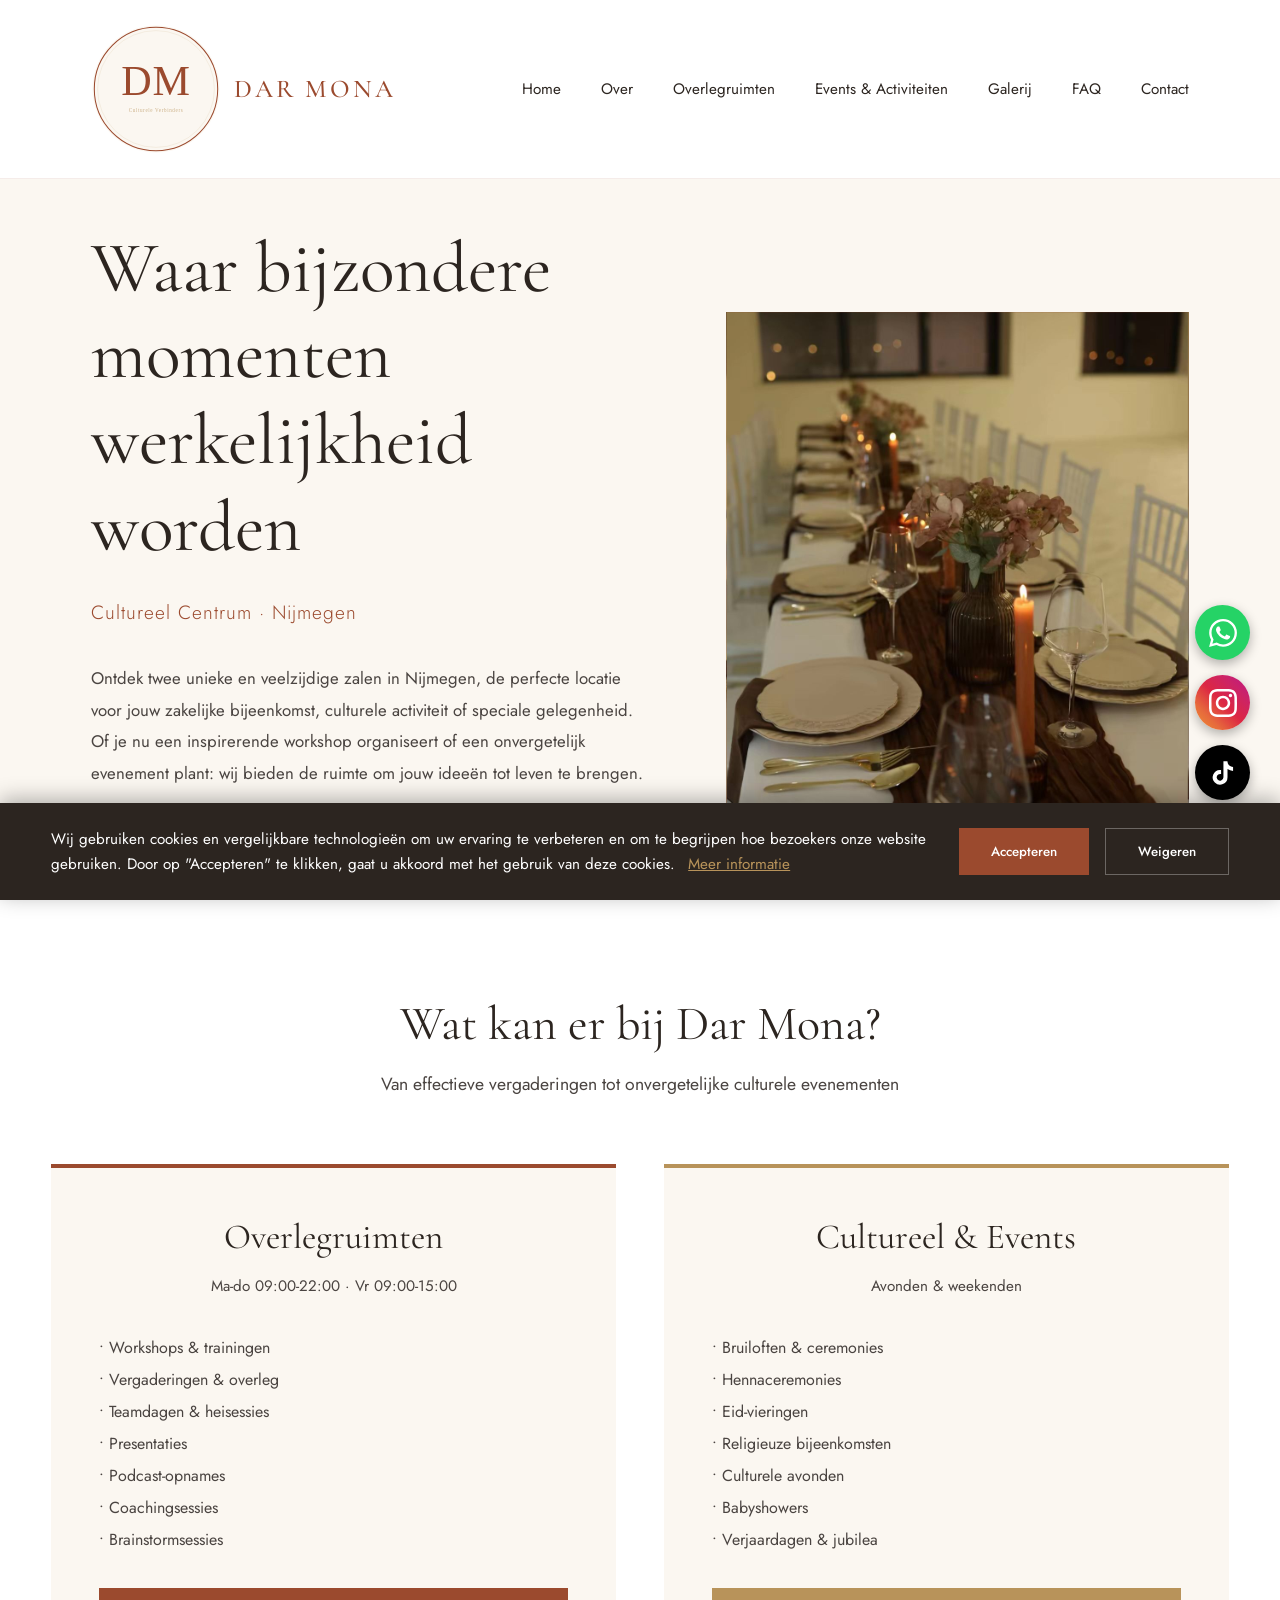
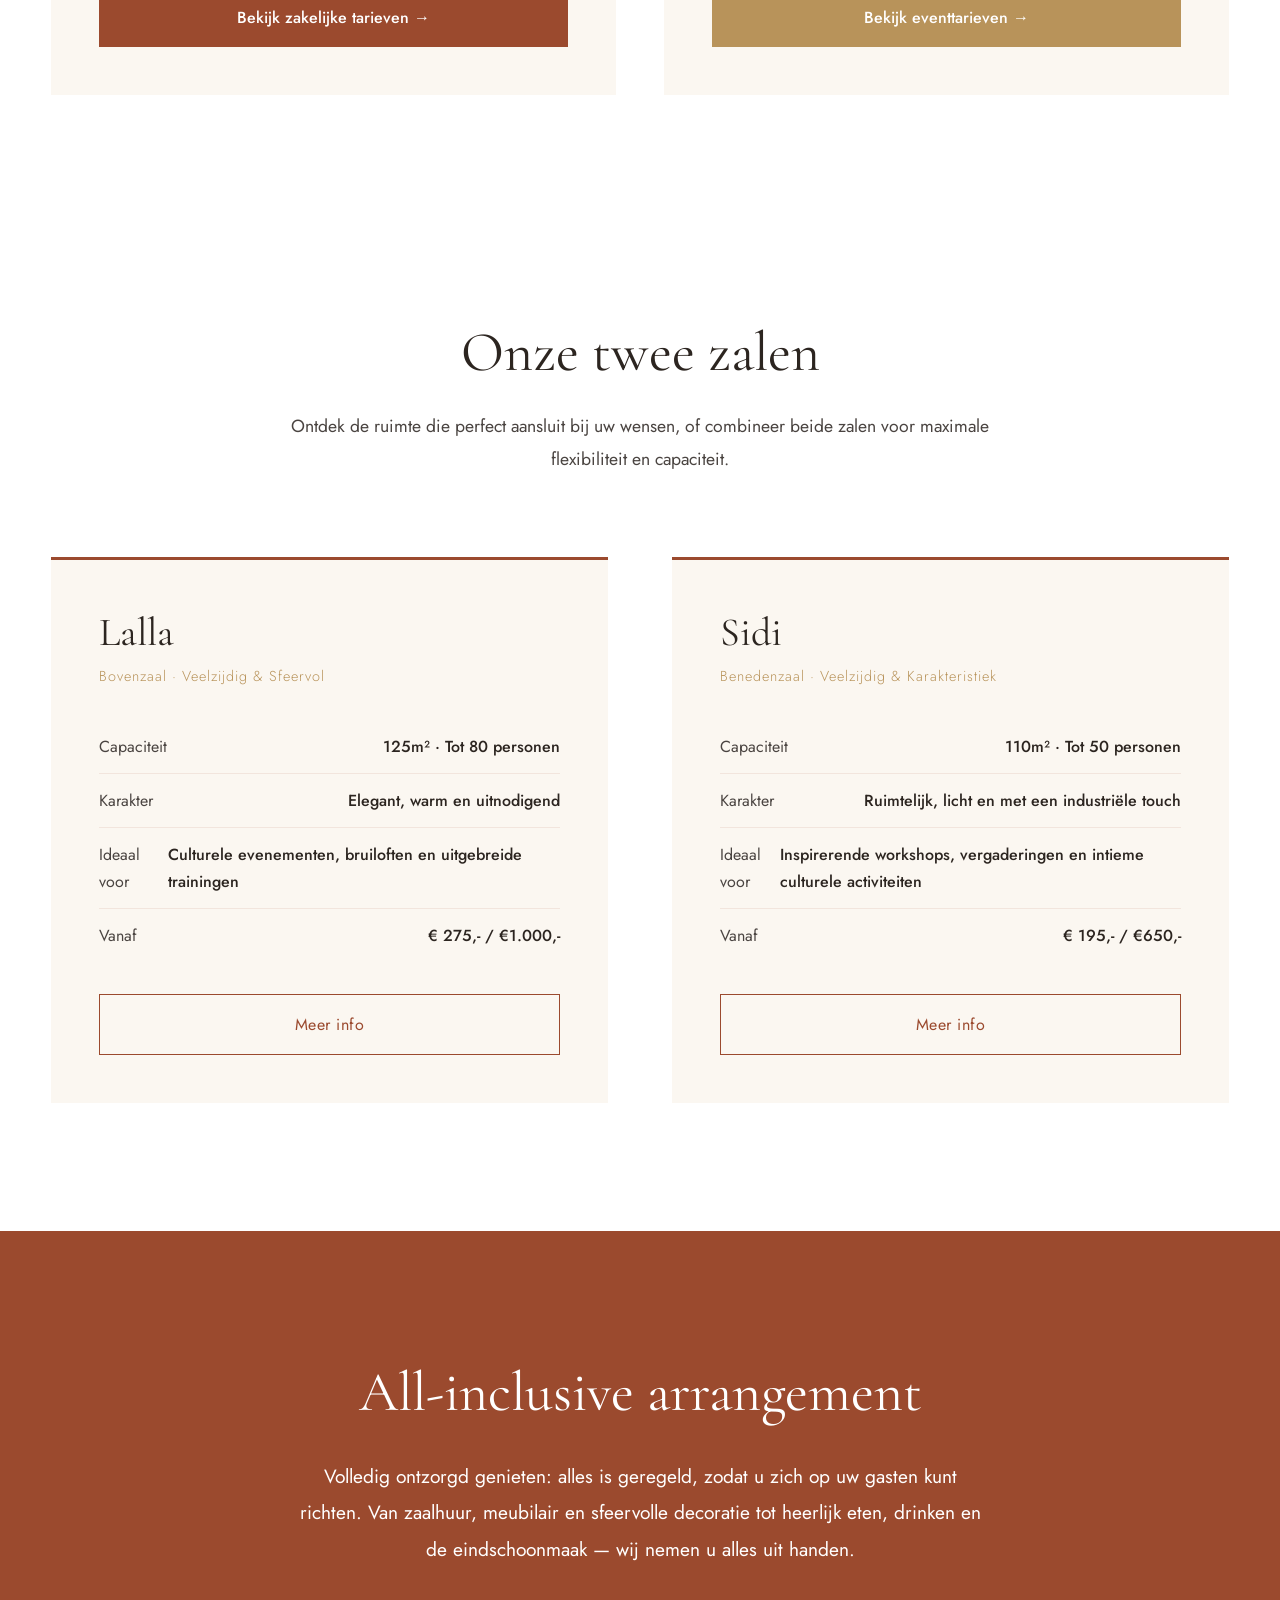
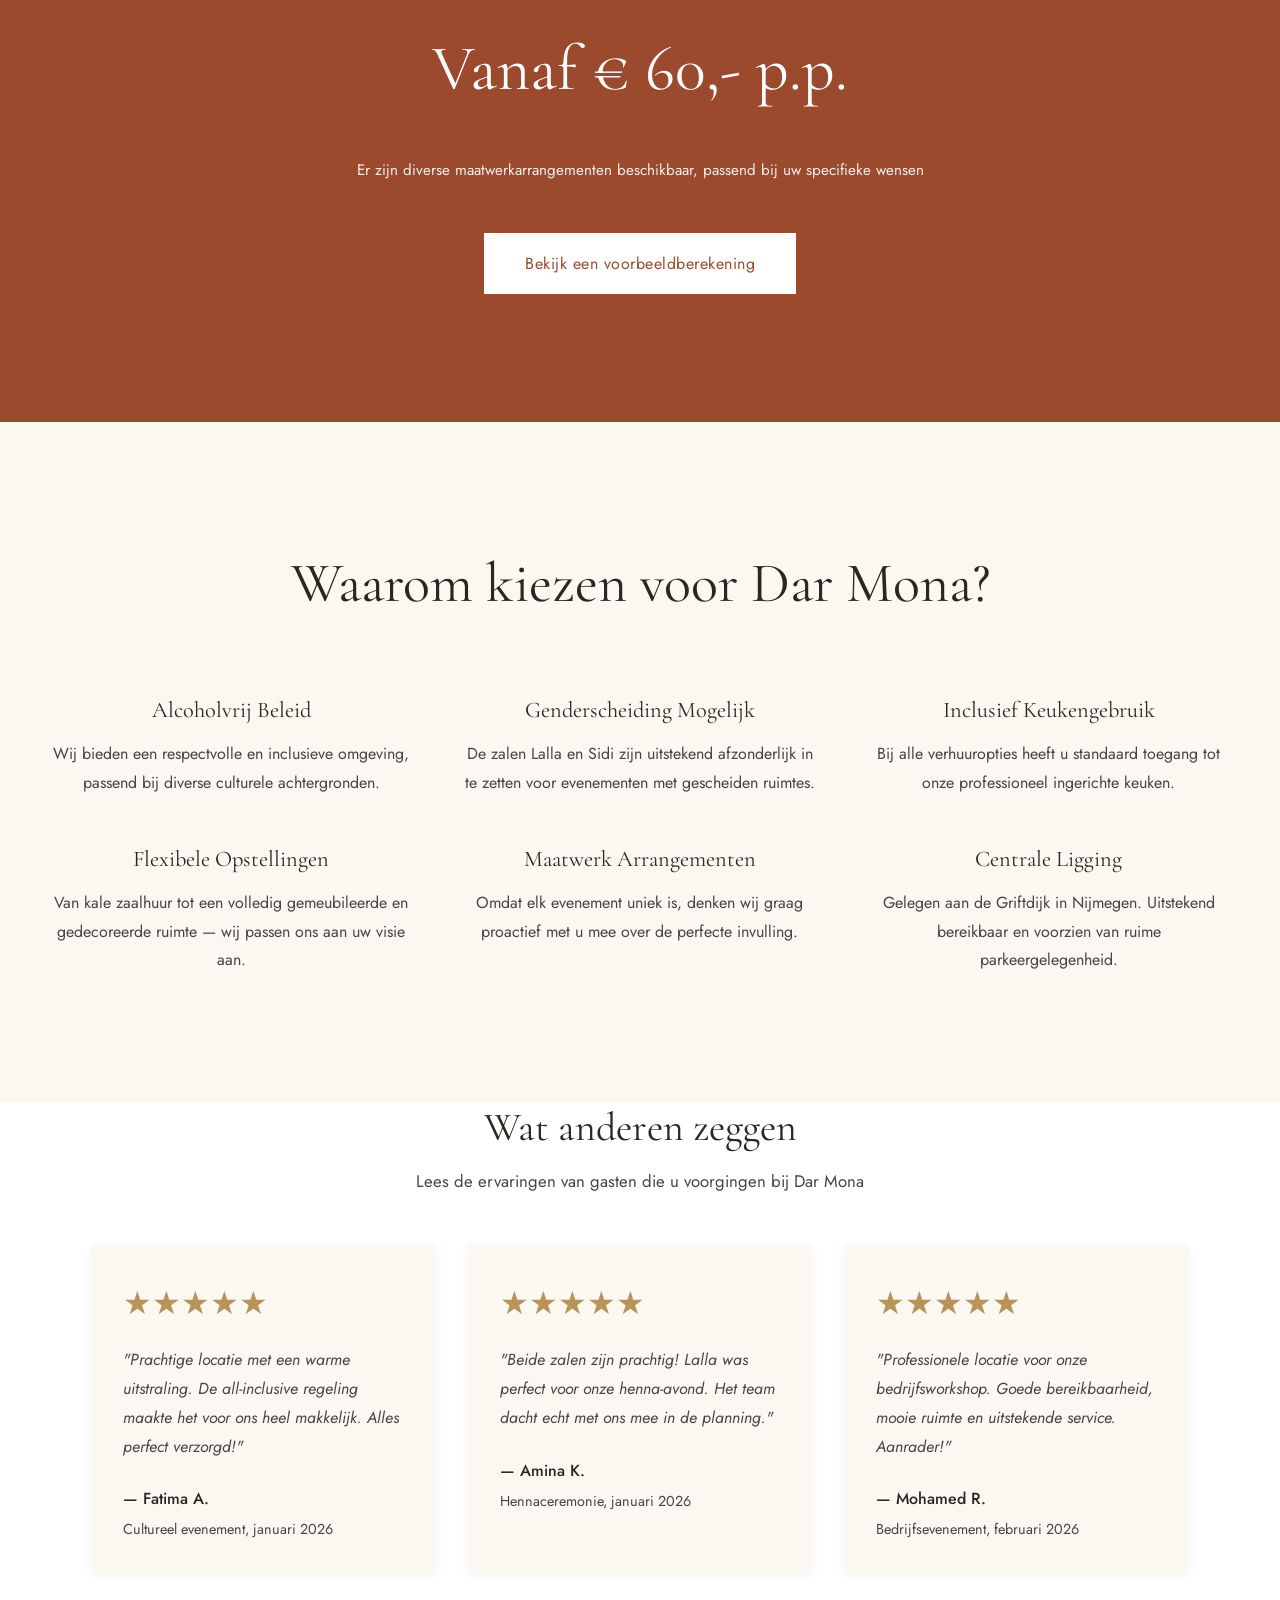
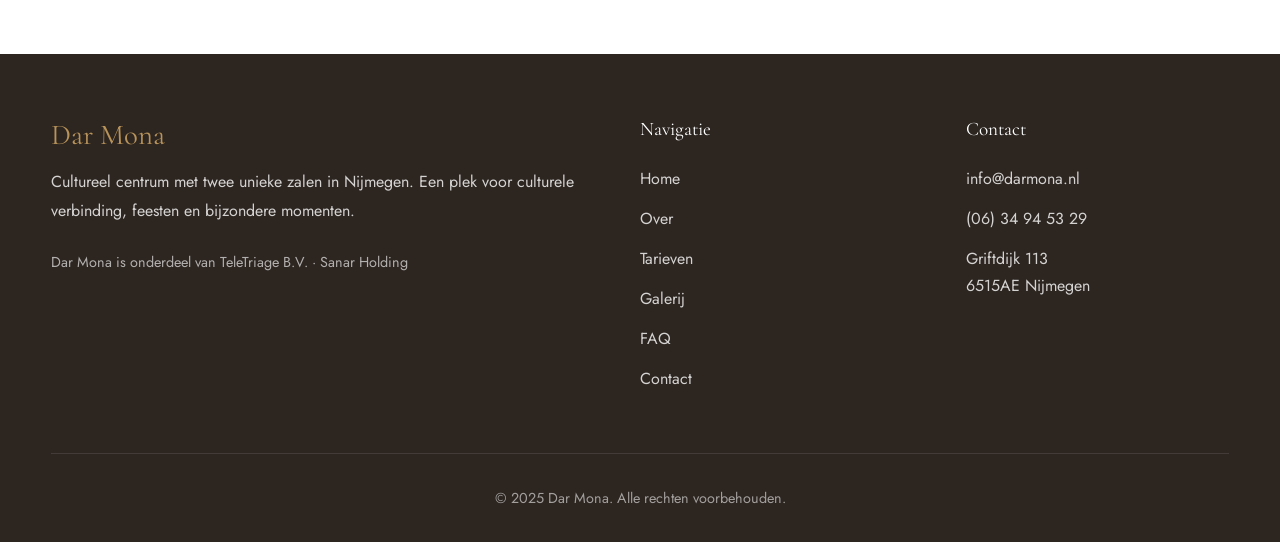
==== index.html @ 40fd77c2 "Add files via upload" ====
<!DOCTYPE html>
<html lang="nl">
<head>
    <meta charset="UTF-8">
    <meta name="viewport" content="width=device-width, initial-scale=1.0">
    
    <!-- SEO Meta Tags -->
    <meta name="description" content="Dar Mona Nijmegen - Twee unieke evenementenzalen aan de Griftdijk voor bruiloften, culturele evenementen, workshops en vergaderingen. All-inclusive arrangementen vanaf €60 p.p. Boek nu!">
    <meta name="keywords" content="evenementenlocatie Nijmegen, feestzaal Nijmegen, bruiloft Nijmegen, vergaderruimte Nijmegen, workshop locatie, culturele evenementen, hennaceremonie Nijmegen, Eid viering, zaalhuur Nijmegen, Griftdijk, all-inclusive evenement">
    <meta name="author" content="Dar Mona">
    
    <!-- Open Graph -->
    <meta property="og:type" content="website">
    <meta property="og:url" content="https://darmona.nl/index.html">
    <meta property="og:title" content="Dar Mona - Evenementenlocatie Nijmegen | Twee Unieke Zalen">
    <meta property="og:description" content="Dar Mona - Evenementenlocatie in Nijmegen met twee unieke zalen (Lalla & Sidi). Perfect voor feesten, bruiloften en culturele evenementen. All-inclusive vanaf €60 p.p.">
    <meta property="og:image" content="https://darmona.nl/images/lalla-elegant-01.jpg">
    
    <!-- Twitter -->
    <meta property="twitter:card" content="summary_large_image">
    <meta property="twitter:title" content="Dar Mona - Evenementenlocatie Nijmegen | Twee Unieke Zalen">
    <meta property="twitter:description" content="Dar Mona - Evenementenlocatie in Nijmegen met twee unieke zalen (Lalla & Sidi). Perfect voor feesten, bruiloften en culturele evenementen. All-inclusive vanaf €60 p.p.">
    <meta property="twitter:image" content="https://darmona.nl/images/lalla-elegant-01.jpg">
    
    <!-- Structured Data -->
    <script type="application/ld+json">
    {
      "@context": "https://schema.org",
      "@type": "EventVenue",
      "name": "Dar Mona",
      "description": "Evenementenlocatie met twee unieke zalen in Nijmegen",
      "address": {
        "@type": "PostalAddress",
        "streetAddress": "Griftdijk 113",
        "addressLocality": "Nijmegen",
        "postalCode": "6515AE",
        "addressCountry": "NL"
      },
      "telephone": "+31634945329",
      "email": "info@darmona.nl",
      "url": "https://darmona.nl",
      "priceRange": "€€",
      "maximumAttendeeCapacity": 80
    }
    </script>
    
    <title>Dar Mona - Evenementenlocatie Nijmegen | Feestzaal & Bruiloft</title>
    
    <!-- Google Analytics -->
    <script async src="https://www.googletagmanager.com/gtag/js?id=G-0EN2QGH1M7"></script>
    <script>
        window.dataLayer = window.dataLayer || [];
        function gtag(){dataLayer.push(arguments);}
        gtag('js', new Date());
        gtag('config', 'G-0EN2QGH1M7');
    </script>
    
    <!-- Microsoft Clarity -->
    <script type="text/javascript">
        (function(c,l,a,r,i,t,y){
            c[a]=c[a]||function(){(c[a].q=c[a].q||[]).push(arguments)};
            t=l.createElement(r);t.async=1;t.src="https://www.clarity.ms/tag/"+i;
            y=l.getElementsByTagName(r)[0];y.parentNode.insertBefore(t,y);
        })(window, document, "clarity", "script", "vu83lrxgzf");
    </script>
    
    <!-- Fonts -->
    <link rel="preconnect" href="https://fonts.googleapis.com">
    <link rel="preconnect" href="https://fonts.gstatic.com" crossorigin>
    <link href="https://fonts.googleapis.com/css2?family=Cormorant+Garamond:wght@300;400;500;600&family=Jost:wght@300;400;500&display=swap" rel="stylesheet">
    
    <!-- Stylesheet -->
    <link rel="stylesheet" href="css/styles.css">

    <link href="https://fonts.googleapis.com/css2?family=Cormorant+Garamond:wght@300;400;500;600&family=Jost:wght@300;400;500&display=swap" rel="stylesheet">
    <style>
        * {
            margin: 0;
            padding: 0;
            box-sizing: border-box;
        }

        :root {
            --cream: #FBF7F1;
            --terracotta: #9B4A2E;
            --gold: #B8935A;
            --dark: #2C2520;
            --text: #4A4441;
        }

        body {
            font-family: 'Jost', sans-serif;
            color: var(--text);
            line-height: 1.7;
            background: white;
        }

        h1, h2, h3, h4 {
            font-family: 'Cormorant Garamond', serif;
            font-weight: 400;
            line-height: 1.2;
        }

        /* Navigation */
        .navbar {
            position: fixed;
            top: 0;
            left: 0;
            right: 0;
            background: rgba(255, 255, 255, 0.98);
            z-index: 1000;
            border-bottom: 1px solid rgba(155, 74, 46, 0.1);
            transition: all 0.3s ease;
        }

        .navbar.scrolled {
            box-shadow: 0 2px 20px rgba(0, 0, 0, 0.05);
        }

        .nav-container {
            max-width: 1200px;
            margin: 0 auto;
            padding: 1.5rem 4%;
            display: flex;
            justify-content: space-between;
            align-items: center;
        }

        .logo {
            font-family: 'Cormorant Garamond', serif;
            font-size: 1.6rem;
            font-weight: 500;
            color: var(--terracotta);
            text-decoration: none;
            letter-spacing: 3px;
            text-transform: uppercase;
        }

        .nav-menu {
            display: flex;
            gap: 2.5rem;
            list-style: none;
        }

        .nav-menu a {
            text-decoration: none;
            color: var(--dark);
            font-weight: 400;
            font-size: 0.95rem;
            transition: color 0.3s ease;
            position: relative;
        }

        .nav-menu a::after {
            content: '';
            position: absolute;
            bottom: -4px;
            left: 0;
            width: 0;
            height: 1px;
            background: var(--terracotta);
            transition: width 0.3s ease;
        }

        .nav-menu a:hover {
            color: var(--terracotta);
        }

        .nav-menu a:hover::after {
            width: 100%;
        }

        /* Mobile Menu */
        .mobile-toggle {
            display: none;
            flex-direction: column;
            gap: 5px;
            cursor: pointer;
            z-index: 1001;
        }

        .mobile-toggle span {
            width: 25px;
            height: 2px;
            background: var(--dark);
            transition: all 0.3s ease;
        }

        .mobile-toggle.active span:nth-child(1) {
            transform: rotate(45deg) translate(7px, 7px);
        }

        .mobile-toggle.active span:nth-child(2) {
            opacity: 0;
        }

        .mobile-toggle.active span:nth-child(3) {
            transform: rotate(-45deg) translate(7px, -7px);
        }

        .mobile-nav {
            display: none;
            position: fixed;
            top: 80px;
            left: 0;
            right: 0;
            background: white;
            padding: 2rem 4%;
            box-shadow: 0 4px 20px rgba(0, 0, 0, 0.1);
            z-index: 999;
        }

        .mobile-nav.active {
            display: block;
        }

        .mobile-nav ul {
            list-style: none;
        }

        .mobile-nav a {
            display: block;
            padding: 1rem 0;
            color: var(--dark);
            text-decoration: none;
            font-size: 1.1rem;
            border-bottom: 1px solid var(--cream);
            transition: color 0.3s ease;
        }

        .mobile-nav a:hover {
            color: var(--terracotta);
        }

        /* Hero Section */
        .hero {
            height: 100vh;
            display: flex;
            align-items: center;
            background: var(--cream);
            position: relative;
            padding-top: 100px;
        }

        .hero-content {
            max-width: 1200px;
            margin: 0 auto;
            padding: 0 4%;
            display: grid;
            grid-template-columns: 1.2fr 1fr;
            gap: 5rem;
            align-items: center;
        }

        .hero-text h1 {
            font-size: 4.5rem;
            color: var(--dark);
            margin-bottom: 1.5rem;
        }

        .hero-text .subtitle {
            font-size: 1.2rem;
            color: var(--terracotta);
            margin-bottom: 2rem;
            font-weight: 300;
            letter-spacing: 1px;
        }

        .hero-text p {
            font-size: 1.05rem;
            line-height: 1.9;
            margin-bottom: 3rem;
            color: var(--text);
        }

        .btn-primary {
            display: inline-block;
            padding: 1rem 2.5rem;
            background: var(--terracotta);
            color: white;
            text-decoration: none;
            font-weight: 400;
            transition: all 0.3s ease;
            border: 1px solid var(--terracotta);
            letter-spacing: 0.5px;
        }

        .btn-primary:hover {
            background: transparent;
            color: var(--terracotta);
        }

        .btn-secondary {
            display: inline-block;
            padding: 1rem 2.5rem;
            background: transparent;
            color: var(--terracotta);
            text-decoration: none;
            font-weight: 400;
            border: 1px solid var(--terracotta);
            transition: all 0.3s ease;
            letter-spacing: 0.5px;
            margin-left: 1rem;
        }

        .btn-secondary:hover {
            background: var(--terracotta);
            color: white;
        }

        .hero-image {
            position: relative;
            height: 500px;
            background: url('images/lalla-burgundy.jpg') center/cover;
            border: 1px solid rgba(155, 74, 46, 0.15);
        }

        /* Two Rooms Section */
        .rooms-section {
            padding: 8rem 4%;
            background: white;
        }

        .section-header {
            text-align: center;
            max-width: 700px;
            margin: 0 auto 5rem;
        }

        .section-header h2 {
            font-size: 3.5rem;
            color: var(--dark);
            margin-bottom: 1.5rem;
        }

        .section-header p {
            font-size: 1.1rem;
            line-height: 1.9;
            color: var(--text);
        }

        .rooms-grid {
            max-width: 1200px;
            margin: 0 auto;
            display: grid;
            grid-template-columns: repeat(2, 1fr);
            gap: 4rem;
        }

        .room-card {
            background: var(--cream);
            padding: 3rem;
            border-top: 3px solid var(--terracotta);
            transition: transform 0.3s ease;
        }

        .room-card:hover {
            transform: translateY(-5px);
        }

        .room-card h3 {
            font-size: 2.5rem;
            color: var(--dark);
            margin-bottom: 0.5rem;
        }

        .room-subtitle {
            font-size: 0.9rem;
            color: var(--gold);
            margin-bottom: 2rem;
            font-weight: 300;
            letter-spacing: 1px;
        }

        .room-details {
            margin-bottom: 2rem;
        }

        .detail-item {
            display: flex;
            justify-content: space-between;
            padding: 0.8rem 0;
            border-bottom: 1px solid rgba(155, 74, 46, 0.1);
        }

        .detail-item:last-child {
            border-bottom: none;
        }

        .detail-label {
            color: var(--text);
        }

        .detail-value {
            font-weight: 500;
            color: var(--dark);
        }

        /* All Inclusive Highlight */
        .all-inclusive {
            padding: 8rem 4%;
            background: var(--terracotta);
            color: white;
            text-align: center;
        }

        .all-inclusive h2 {
            font-size: 3.5rem;
            margin-bottom: 2rem;
        }

        .all-inclusive p {
            font-size: 1.2rem;
            max-width: 700px;
            margin: 0 auto 3rem;
            line-height: 1.9;
        }

        .all-inclusive .price {
            font-size: 4rem;
            font-family: 'Cormorant Garamond', serif;
            margin: 2rem 0;
        }

        .all-inclusive .price-note {
            font-size: 0.95rem;
            opacity: 0.9;
            margin-bottom: 3rem;
        }

        .btn-white {
            background: white;
            color: var(--terracotta);
            border: 1px solid white;
        }

        .btn-white:hover {
            background: transparent;
            color: white;
        }

        /* Features Grid */
        .features {
            padding: 8rem 4%;
            background: var(--cream);
        }

        .features-grid {
            max-width: 1200px;
            margin: 3rem auto 0;
            display: grid;
            grid-template-columns: repeat(3, 1fr);
            gap: 3rem;
        }

        .feature-item {
            text-align: center;
        }

        .feature-item h4 {
            font-size: 1.4rem;
            color: var(--dark);
            margin-bottom: 1rem;
        }

        .feature-item p {
            line-height: 1.8;
            color: var(--text);
        }

        /* Opening Action Banner */
        .opening-banner {
            padding: 4rem 4%;
            background: var(--gold);
            color: white;
            text-align: center;
        }

        .opening-banner h3 {
            font-size: 2.5rem;
            margin-bottom: 1rem;
        }

        .opening-banner .discount {
            font-size: 5rem;
            font-family: 'Cormorant Garamond', serif;
            line-height: 1;
            margin: 1rem 0;
        }

        .opening-banner p {
            font-size: 1.1rem;
            line-height: 1.8;
        }

        /* Footer */
        footer {
            background: var(--dark);
            color: rgba(255, 255, 255, 0.8);
            padding: 4rem 4% 2rem;
        }

        .footer-content {
            max-width: 1200px;
            margin: 0 auto;
            display: grid;
            grid-template-columns: 2fr 1fr 1fr;
            gap: 4rem;
            padding-bottom: 3rem;
            border-bottom: 1px solid rgba(255, 255, 255, 0.1);
        }

        .footer-brand h3 {
            font-size: 1.8rem;
            color: var(--gold);
            margin-bottom: 1rem;
        }

        .footer-brand p {
            line-height: 1.8;
        }

        .footer-links h4 {
            font-size: 1.2rem;
            margin-bottom: 1.5rem;
            color: white;
        }

        .footer-links ul {
            list-style: none;
        }

        .footer-links a {
            color: rgba(255, 255, 255, 0.8);
            text-decoration: none;
            display: block;
            margin-bottom: 0.8rem;
            transition: color 0.3s ease;
        }

        .footer-links a:hover {
            color: var(--gold);
        }

        .footer-bottom {
            max-width: 1200px;
            margin: 2rem auto 0;
            text-align: center;
            font-size: 0.9rem;
            opacity: 0.7;
        }

        /* Responsive */
        @media (max-width: 968px) {
            .nav-menu {
                display: none;
            }

            .mobile-toggle {
                display: flex;
            }

            .hero {
                padding-top: 80px;
                padding-bottom: 2rem;
            }

            .hero-content {
                grid-template-columns: 1fr;
                padding-top: 3rem;
                padding-bottom: 0;
            }

            .hero-text h1 {
                font-size: 2.2rem;
                line-height: 1.2;
            }

            .hero-image {
                height: 300px;
                margin-bottom: 2rem;
                order: -1;
            }

            .hero-text {
                margin-bottom: 0;
            }

            .btn-secondary {
                margin-left: 0;
                margin-top: 1rem;
                display: block;
                text-align: center;
            }

            .opening-banner {
                margin-top: 0;
                padding-top: 3rem;
            }

            .opening-banner > div {
                grid-template-columns: 1fr !important;
                gap: 3rem !important;
                padding: 0 1rem;
            }

            .opening-banner img {
                max-width: 85%;
                margin-left: auto;
                margin-right: auto;
            }

            .opening-banner h3 {
                font-size: 1.6rem !important;
            }

            .opening-banner p {
                font-size: 0.95rem !important;
            }

            .rooms-grid,
            .features-grid,
            .footer-content {
                grid-template-columns: 1fr;
                gap: 2rem;
            }

            .section-header h2 {
                font-size: 2.5rem;
            }

            .btn-secondary {
                margin-left: 0;
                margin-top: 1rem;
                display: block;
                text-align: center;
            }
        }
    </style>
    <link rel="icon" type="image/svg+xml" href="images/favicon.svg">
    <link rel="apple-touch-icon" sizes="180x180" href="images/logo.svg">
</head>
<body>
    <nav class="navbar">
        <div class="nav-container">
            <a href="index.html" class="logo">
                <img src="images/logo.svg" alt="Dar Mona Logo" class="logo-icon">
                <span class="logo-text">Dar Mona</span>
            </a>
            <ul class="nav-menu">
                <li><a href="index.html">Home</a></li>
                <li><a href="over.html">Over</a></li>
                <li><a href="overlegruimten.html">Overlegruimten</a></li>
                <li><a href="events.html">Events & Activiteiten</a></li>
                <li><a href="galerij.html">Galerij</a></li>
                <li><a href="veelgestelde-vragen.html">FAQ</a></li>
                <li><a href="contact.html">Contact</a></li>
            </ul>
            <div class="mobile-toggle">
                <span></span>
                <span></span>
                <span></span>
            </div>
        </div>
    </nav>

    <div class="mobile-nav">
        <ul>
            <li><a href="index.html">Home</a></li>
            <li><a href="over.html">Over</a></li>
            <li><a href="overlegruimten.html">Overlegruimten</a></li>
            <li><a href="events.html">Events & Activiteiten</a></li>
            <li><a href="galerij.html">Galerij</a></li>
                <li><a href="veelgestelde-vragen.html">FAQ</a></li>
                <li><a href="contact.html">Contact</a></li>
        </ul>
    </div>

    <section class="hero">
        <div class="hero-content">
            <div class="hero-text">
                <h1>Waar bijzondere momenten werkelijkheid worden</h1>
                <p class="subtitle">Cultureel Centrum · Nijmegen</p>
                <p>Ontdek twee unieke en veelzijdige zalen in Nijmegen, de perfecte locatie voor jouw zakelijke bijeenkomst, culturele activiteit of speciale gelegenheid. Of je nu een inspirerende workshop organiseert of een onvergetelijk evenement plant: wij bieden de ruimte om jouw ideeën tot leven te brengen.</p>
                <a href="contact.html#reserveren" class="btn-primary">Reserveer Direct</a>
                <a href="contact.html" class="btn-secondary">Stel een vraag</a>
            </div>
            <div class="hero-image"></div>
        </div>
    </section>

    <!-- Activiteiten Grid -->
    <section id="activiteiten" style="padding: 6rem 4%; background: white;">
        <div style="max-width: 1200px; margin: 0 auto;">
            <div style="text-align: center; margin-bottom: 4rem;">
                <h2 style="font-family: 'Cormorant Garamond', serif; font-size: 3rem; color: var(--dark); margin-bottom: 1rem;">Wat kan er bij Dar Mona?</h2>
                <p style="font-size: 1.1rem; color: var(--text);">Van effectieve vergaderingen tot onvergetelijke culturele evenementen</p>
            </div>

            <div style="display: grid; grid-template-columns: repeat(auto-fit, minmax(300px, 1fr)); gap: 3rem;">
                <!-- Overlegruimten -->
                <div style="background: var(--cream); padding: 3rem; border-top: 4px solid var(--terracotta);">
                    <h3 style="font-family: 'Cormorant Garamond', serif; font-size: 2.2rem; color: var(--dark); margin-bottom: 1rem; text-align: center;">Overlegruimten</h3>
                    <p style="text-align: center; color: var(--text); margin-bottom: 2rem; font-size: 0.95rem;">Ma-do 09:00-22:00 · Vr 09:00-15:00</p>
                    <ul style="list-style: none; padding: 0; margin: 0 0 2rem 0; color: var(--text); line-height: 2;">
                        <li>• Workshops & trainingen</li>
                        <li>• Vergaderingen & overleg</li>
                        <li>• Teamdagen & heisessies</li>
                        <li>• Presentaties</li>
                        <li>• Podcast-opnames</li>
                        <li>• Coachingsessies</li>
                        <li>• Brainstormsessies</li>
                    </ul>
                    <a href="overlegruimten.html" style="display: block; text-align: center; padding: 1rem; background: var(--terracotta); color: white; text-decoration: none; font-weight: 500; transition: all 0.3s ease;">Bekijk zakelijke tarieven →</a>
                </div>

                <!-- Cultureel & Events -->
                <div style="background: var(--cream); padding: 3rem; border-top: 4px solid var(--gold);">
                    <h3 style="font-family: 'Cormorant Garamond', serif; font-size: 2.2rem; color: var(--dark); margin-bottom: 1rem; text-align: center;">Cultureel & Events</h3>
                    <p style="text-align: center; color: var(--text); margin-bottom: 2rem; font-size: 0.95rem;">Avonden & weekenden</p>
                    <ul style="list-style: none; padding: 0; margin: 0 0 2rem 0; color: var(--text); line-height: 2;">
                        <li>• Bruiloften & ceremonies</li>
                        <li>• Hennaceremonies</li>
                        <li>• Eid-vieringen</li>
                        <li>• Religieuze bijeenkomsten</li>
                        <li>• Culturele avonden</li>
                        <li>• Babyshowers</li>
                        <li>• Verjaardagen & jubilea</li>
                    </ul>
                    <a href="events.html" style="display: block; text-align: center; padding: 1rem; background: var(--gold); color: white; text-decoration: none; font-weight: 500; transition: all 0.3s ease;">Bekijk eventtarieven →</a>
                </div>
            </div>
        </div>
    </section>

    <section class="rooms-section">
        <div class="section-header">
            <h2>Onze twee zalen</h2>
            <p>Ontdek de ruimte die perfect aansluit bij uw wensen, of combineer beide zalen voor maximale flexibiliteit en capaciteit.</p>
        </div>
        <div class="rooms-grid">
            <div class="room-card">
                <h3>Lalla</h3>
                <p class="room-subtitle">Bovenzaal · Veelzijdig &amp; Sfeervol</p>
                <div class="room-details">
                    <div class="detail-item">
                        <span class="detail-label">Capaciteit</span>
                        <span class="detail-value">125m² · Tot 80 personen</span>
                    </div>
                    <div class="detail-item">
                        <span class="detail-label">Karakter</span>
                        <span class="detail-value">Elegant, warm en uitnodigend</span>
                    </div>
                    <div class="detail-item">
                        <span class="detail-label">Ideaal voor</span>
                        <span class="detail-value">Culturele evenementen, bruiloften en uitgebreide trainingen</span>
                    </div>
                    <div class="detail-item">
                        <span class="detail-label">Vanaf</span>
                        <span class="detail-value">€ 275,- / €1.000,-</span>
                    </div>
                </div>
                <a href="events.html" class="btn-secondary" style="width: 100%; text-align: center; margin: 0;">Meer info</a>
            </div>

            <div class="room-card">
                <h3>Sidi</h3>
                <p class="room-subtitle">Benedenzaal · Veelzijdig &amp; Karakteristiek</p>
                <div class="room-details">
                    <div class="detail-item">
                        <span class="detail-label">Capaciteit</span>
                        <span class="detail-value">110m² · Tot 50 personen</span>
                    </div>
                    <div class="detail-item">
                        <span class="detail-label">Karakter</span>
                        <span class="detail-value">Ruimtelijk, licht en met een industriële touch</span>
                    </div>
                    <div class="detail-item">
                        <span class="detail-label">Ideaal voor</span>
                        <span class="detail-value">Inspirerende workshops, vergaderingen en intieme culturele activiteiten</span>
                    </div>
                    <div class="detail-item">
                        <span class="detail-label">Vanaf</span>
                        <span class="detail-value">€ 195,- / €650,-</span>
                    </div>
                </div>
                <a href="events.html" class="btn-secondary" style="width: 100%; text-align: center; margin: 0;">Meer info</a>
            </div>
        </div>
    </section>

    <section class="all-inclusive">
        <h2>All-inclusive arrangement</h2>
        <p>Volledig ontzorgd genieten: alles is geregeld, zodat u zich op uw gasten kunt richten. Van zaalhuur, meubilair en sfeervolle decoratie tot heerlijk eten, drinken en de eindschoonmaak — wij nemen u alles uit handen.</p>
        <div class="price">Vanaf € 60,- p.p.</div>
        <p class="price-note">Er zijn diverse maatwerkarrangementen beschikbaar, passend bij uw specifieke wensen</p>
        <a href="events.html" class="btn-white btn-primary">Bekijk een voorbeeldberekening</a>
    </section>

    <section class="features">
        <div class="section-header">
            <h2>Waarom kiezen voor Dar Mona?</h2>
        </div>
        <div class="features-grid">
            <div class="feature-item">
                <h4>Alcoholvrij Beleid</h4>
                <p>Wij bieden een respectvolle en inclusieve omgeving, passend bij diverse culturele achtergronden.</p>
            </div>
            <div class="feature-item">
                <h4>Genderscheiding Mogelijk</h4>
                <p>De zalen Lalla en Sidi zijn uitstekend afzonderlijk in te zetten voor evenementen met gescheiden ruimtes.</p>
            </div>
            <div class="feature-item">
                <h4>Inclusief Keukengebruik</h4>
                <p>Bij alle verhuuropties heeft u standaard toegang tot onze professioneel ingerichte keuken.</p>
            </div>
            <div class="feature-item">
                <h4>Flexibele Opstellingen</h4>
                <p>Van kale zaalhuur tot een volledig gemeubileerde en gedecoreerde ruimte — wij passen ons aan uw visie aan.</p>
            </div>
            <div class="feature-item">
                <h4>Maatwerk Arrangementen</h4>
                <p>Omdat elk evenement uniek is, denken wij graag proactief met u mee over de perfecte invulling.</p>
            </div>
            <div class="feature-item">
                <h4>Centrale Ligging</h4>
                <p>Gelegen aan de Griftdijk in Nijmegen. Uitstekend bereikbaar en voorzien van ruime parkeergelegenheid.</p>
            </div>
        </div>
    </section>

    <!-- Reviews Section -->
    <section style="max-width: 1200px; margin: 0 auto 5rem; padding: 0 4%;">
        <h2 style="font-family: 'Cormorant Garamond', serif; font-size: 2.5rem; text-align: center; margin-bottom: 1rem; color: var(--dark);">Wat anderen zeggen</h2>
        <p style="text-align: center; max-width: 700px; margin: 0 auto 3rem; color: var(--text); font-size: 1.05rem;">Lees de ervaringen van gasten die u voorgingen bij Dar Mona</p>
        
        <div style="display: grid; grid-template-columns: repeat(auto-fit, minmax(300px, 1fr)); gap: 2rem;">
            <div style="background: var(--cream); padding: 2rem; border-radius: 4px; box-shadow: 0 2px 10px rgba(0,0,0,0.05);">
                <div style="color: var(--gold); font-size: 2rem; margin-bottom: 1rem;">★★★★★</div>
                <p style="font-style: italic; margin-bottom: 1.5rem; line-height: 1.8; color: var(--text);">"Prachtige locatie met een warme uitstraling. De all-inclusive regeling maakte het voor ons heel makkelijk. Alles perfect verzorgd!"</p>
                <p style="font-weight: 500; color: var(--dark); margin: 0;">— Fatima A.</p>
                <p style="font-size: 0.9rem; color: var(--text); margin: 0.3rem 0 0;">Cultureel evenement, januari 2026</p>
            </div>
            
            <div style="background: var(--cream); padding: 2rem; border-radius: 4px; box-shadow: 0 2px 10px rgba(0,0,0,0.05);">
                <div style="color: var(--gold); font-size: 2rem; margin-bottom: 1rem;">★★★★★</div>
                <p style="font-style: italic; margin-bottom: 1.5rem; line-height: 1.8; color: var(--text);">"Beide zalen zijn prachtig! Lalla was perfect voor onze henna-avond. Het team dacht echt met ons mee in de planning."</p>
                <p style="font-weight: 500; color: var(--dark); margin: 0;">— Amina K.</p>
                <p style="font-size: 0.9rem; color: var(--text); margin: 0.3rem 0 0;">Hennaceremonie, januari 2026</p>
            </div>
            
            <div style="background: var(--cream); padding: 2rem; border-radius: 4px; box-shadow: 0 2px 10px rgba(0,0,0,0.05);">
                <div style="color: var(--gold); font-size: 2rem; margin-bottom: 1rem;">★★★★★</div>
                <p style="font-style: italic; margin-bottom: 1.5rem; line-height: 1.8; color: var(--text);">"Professionele locatie voor onze bedrijfsworkshop. Goede bereikbaarheid, mooie ruimte en uitstekende service. Aanrader!"</p>
                <p style="font-weight: 500; color: var(--dark); margin: 0;">— Mohamed R.</p>
                <p style="font-size: 0.9rem; color: var(--text); margin: 0.3rem 0 0;">Bedrijfsevenement, februari 2026</p>
            </div>
        </div>
    </section>

    <footer>
        <div class="footer-content">
            <div class="footer-brand">
                <h3>Dar Mona</h3>
                <p>Cultureel centrum met twee unieke zalen in Nijmegen. Een plek voor culturele verbinding, feesten en bijzondere momenten.</p>
                <p style="margin-top: 1.5rem; font-size: 0.9rem; opacity: 0.8;">Dar Mona is onderdeel van TeleTriage B.V. · Sanar Holding</p>
            </div>
            <div class="footer-links">
                <h4>Navigatie</h4>
                <ul>
                    <li><a href="index.html">Home</a></li>
                    <li><a href="over.html">Over</a></li>
                    <li><a href="tarieven.html">Tarieven</a></li>
                    <li><a href="galerij.html">Galerij</a></li>
                <li><a href="veelgestelde-vragen.html">FAQ</a></li>
                <li><a href="contact.html">Contact</a></li>
                </ul>
            </div>
            <div class="footer-links">
                <h4>Contact</h4>
                <ul>
                    <li><a href="mailto:info@darmona.nl">info@darmona.nl</a></li>
                    <li><a href="tel:0634945329">(06) 34 94 53 29</a></li>
                    <li>Griftdijk 113</li>
                    <li>6515AE Nijmegen</li>
                </ul>
            </div>
        </div>
        <div class="footer-bottom">
            <p>&copy; 2025 Dar Mona. Alle rechten voorbehouden.</p>
        </div>
    </footer>

    <script>
        // Navbar scroll effect
        window.addEventListener('scroll', () => {
            const navbar = document.querySelector('.navbar');
            if (window.scrollY > 50) {
                navbar.classList.add('scrolled');
            } else {
                navbar.classList.remove('scrolled');
            }
        });

        // Mobile menu toggle
        const mobileToggle = document.querySelector('.mobile-toggle');
        const mobileNav = document.querySelector('.mobile-nav');

        mobileToggle.addEventListener('click', () => {
            mobileToggle.classList.toggle('active');
            mobileNav.classList.toggle('active');
        });

        // Close mobile menu when clicking a link
        document.querySelectorAll('.mobile-nav a').forEach(link => {
            link.addEventListener('click', () => {
                mobileToggle.classList.remove('active');
                mobileNav.classList.remove('active');
            });
        });
    </script>


        <!-- Social Media Float Buttons -->
    <div class="social-float-container">
        <!-- WhatsApp -->
        <a href="https://wa.me/31634945329?text=Hallo%20Dar%20Mona,%20ik%20heb%20interesse%20in%20jullie%20zalen!" 
           target="_blank" 
           class="social-float whatsapp-float"
           aria-label="WhatsApp">
            <svg viewBox="0 0 24 24" xmlns="http://www.w3.org/2000/svg">
                <path d="M17.472 14.382c-.297-.149-1.758-.867-2.03-.967-.273-.099-.471-.148-.67.15-.197.297-.767.966-.94 1.164-.173.199-.347.223-.644.075-.297-.15-1.255-.463-2.39-1.475-.883-.788-1.48-1.761-1.653-2.059-.173-.297-.018-.458.13-.606.134-.133.298-.347.446-.52.149-.174.198-.298.298-.497.099-.198.05-.371-.025-.52-.075-.149-.669-1.612-.916-2.207-.242-.579-.487-.5-.669-.51-.173-.008-.371-.01-.57-.01-.198 0-.52.074-.792.372-.272.297-1.04 1.016-1.04 2.479 0 1.462 1.065 2.875 1.213 3.074.149.198 2.096 3.2 5.077 4.487.709.306 1.262.489 1.694.625.712.227 1.36.195 1.871.118.571-.085 1.758-.719 2.006-1.413.248-.694.248-1.289.173-1.413-.074-.124-.272-.198-.57-.347m-5.421 7.403h-.004a9.87 9.87 0 01-5.031-1.378l-.361-.214-3.741.982.998-3.648-.235-.374a9.86 9.86 0 01-1.51-5.26c.001-5.45 4.436-9.884 9.888-9.884 2.64 0 5.122 1.03 6.988 2.898a9.825 9.825 0 012.893 6.994c-.003 5.45-4.437 9.884-9.885 9.884m8.413-18.297A11.815 11.815 0 0012.05 0C5.495 0 .16 5.335.157 11.892c0 2.096.547 4.142 1.588 5.945L.057 24l6.305-1.654a11.882 11.882 0 005.683 1.448h.005c6.554 0 11.89-5.335 11.893-11.893a11.821 11.821 0 00-3.48-8.413z"/>
            </svg>
        </a>
        
        <!-- Instagram -->
        <a href="https://www.instagram.com/darmonanijmegen" 
           target="_blank" 
           class="social-float instagram-float"
           aria-label="Instagram">
            <svg viewBox="0 0 24 24" xmlns="http://www.w3.org/2000/svg">
                <path d="M12 2.163c3.204 0 3.584.012 4.85.07 3.252.148 4.771 1.691 4.919 4.919.058 1.265.069 1.645.069 4.849 0 3.205-.012 3.584-.069 4.849-.149 3.225-1.664 4.771-4.919 4.919-1.266.058-1.644.07-4.85.07-3.204 0-3.584-.012-4.849-.07-3.26-.149-4.771-1.699-4.919-4.92-.058-1.265-.07-1.644-.07-4.849 0-3.204.013-3.583.07-4.849.149-3.227 1.664-4.771 4.919-4.919 1.266-.057 1.645-.069 4.849-.069zm0-2.163c-3.259 0-3.667.014-4.947.072-4.358.2-6.78 2.618-6.98 6.98-.059 1.281-.073 1.689-.073 4.948 0 3.259.014 3.668.072 4.948.2 4.358 2.618 6.78 6.98 6.98 1.281.058 1.689.072 4.948.072 3.259 0 3.668-.014 4.948-.072 4.354-.2 6.782-2.618 6.979-6.98.059-1.28.073-1.689.073-4.948 0-3.259-.014-3.667-.072-4.947-.196-4.354-2.617-6.78-6.979-6.98-1.281-.059-1.69-.073-4.949-.073zm0 5.838c-3.403 0-6.162 2.759-6.162 6.162s2.759 6.163 6.162 6.163 6.162-2.759 6.162-6.163c0-3.403-2.759-6.162-6.162-6.162zm0 10.162c-2.209 0-4-1.79-4-4 0-2.209 1.791-4 4-4s4 1.791 4 4c0 2.21-1.791 4-4 4zm6.406-11.845c-.796 0-1.441.645-1.441 1.44s.645 1.44 1.441 1.44c.795 0 1.439-.645 1.439-1.44s-.644-1.44-1.439-1.44z"/>
            </svg>
        </a>
        
        <!-- TikTok -->
        <a href="https://www.tiktok.com/@dar.mona.nijmegen" 
           target="_blank" 
           class="social-float tiktok-float"
           aria-label="TikTok">
            <svg viewBox="0 0 24 24" xmlns="http://www.w3.org/2000/svg">
                <path d="M19.59 6.69a4.83 4.83 0 01-3.77-4.25V2h-3.45v13.67a2.89 2.89 0 01-5.2 1.74 2.89 2.89 0 012.31-4.64 2.93 2.93 0 01.88.13V9.4a6.84 6.84 0 00-1-.05A6.33 6.33 0 005 20.1a6.34 6.34 0 0010.86-4.43v-7a8.16 8.16 0 004.77 1.52v-3.4a4.85 4.85 0 01-1-.1z"/>
            </svg>
        </a>
        
        <!-- Snapchat -->
        <a href="https://www.snapchat.com/add/darmonanijmegen" 
           target="_blank" 
           class="social-float snapchat-float"
           aria-label="Snapchat">
            <svg viewBox="0 0 24 24" xmlns="http://www.w3.org/2000/svg">
                <path d="M12.206.793c.99 0 4.347.276 5.93 3.821.529 1.193.403 3.219.299 4.847l-.003.06c-.012.18-.022.345-.03.51.075.045.203.09.401.09.3-.016.659-.12 1.033-.301.165-.088.344-.104.464-.104.182 0 .359.029.509.09.45.149.734.479.734.838.015.449-.39.839-1.213 1.168-.089.029-.209.075-.344.119-.45.135-1.139.36-1.333.81-.09.224-.061.524.12.868l.015.015c.06.136 1.526 3.475 4.791 4.014.255.044.435.27.42.509 0 .075-.015.149-.045.225-.24.569-1.273.988-3.146 1.271-.059.091-.12.375-.164.57-.029.179-.074.36-.134.553-.076.271-.27.405-.555.405h-.03c-.135 0-.313-.031-.538-.074-.36-.075-.765-.135-1.273-.135-.3 0-.599.015-.913.074-.6.104-1.123.464-1.723.884-.853.599-1.826 1.288-3.294 1.288-.06 0-.119-.015-.18-.015h-.149c-1.468 0-2.427-.675-3.279-1.288-.599-.42-1.107-.779-1.707-.884-.314-.045-.629-.074-.928-.074-.54 0-.958.089-1.272.149-.211.043-.391.074-.54.074-.374 0-.523-.224-.583-.42-.061-.192-.09-.389-.135-.567-.046-.181-.105-.494-.166-.57-1.918-.222-2.95-.642-3.189-1.226-.031-.063-.052-.11-.052-.169-.015-.255.166-.465.42-.509 3.264-.54 4.73-3.879 4.791-4.02l.016-.029c.18-.345.224-.645.119-.869-.195-.434-.884-.658-1.332-.809-.121-.029-.24-.074-.346-.119-1.107-.435-1.257-.93-1.197-1.273.09-.479.674-.793 1.168-.793.146 0 .27.029.383.074.42.194.789.3 1.104.3.234 0 .384-.06.465-.105l-.046-.569c-.098-1.626-.225-3.651.307-4.837C7.392 1.077 10.739.807 11.727.807l.419-.015h.06z"/>
            </svg>
        </a>
    </div>

    <!-- Cookie Consent Banner -->
    <div id="cookieBanner" style="display: none; position: fixed; bottom: 0; left: 0; right: 0; background: var(--dark); color: white; padding: 1.5rem 4%; box-shadow: 0 -4px 20px rgba(0,0,0,0.3); z-index: 10000;">
        <div style="max-width: 1200px; margin: 0 auto; display: flex; align-items: center; justify-content: space-between; gap: 2rem; flex-wrap: wrap;">
            <div style="flex: 1; min-width: 300px;">
                <p style="margin: 0; font-size: 0.95rem; line-height: 1.6;">
                    Wij gebruiken cookies en vergelijkbare technologieën om uw ervaring te verbeteren en om te begrijpen hoe bezoekers onze website gebruiken. Door op "Accepteren" te klikken, gaat u akkoord met het gebruik van deze cookies.
                    <a href="#" onclick="toggleCookieInfo(); return false;" style="color: var(--gold); text-decoration: underline; margin-left: 0.5rem;">Meer informatie</a>
                </p>
                <div id="cookieInfo" style="display: none; margin-top: 1rem; padding: 1rem; background: rgba(255,255,255,0.1); border-radius: 4px; font-size: 0.9rem; line-height: 1.6;">
                    <strong>Wij gebruiken de volgende cookies:</strong><br>
                    • <strong>Google Analytics:</strong> Voor het meten van websiteverkeer en bezoekersgedrag<br>
                    • <strong>Microsoft Clarity:</strong> Voor het begrijpen van gebruikerservaringen via heatmaps en sessie-opnames<br><br>
                    Deze gegevens helpen ons om de website te verbeteren. U kunt cookies te allen tijde uitschakelen in uw browserinstellingen.
                </div>
            </div>
            <div style="display: flex; gap: 1rem; flex-shrink: 0;">
                <button onclick="acceptCookies()" style="padding: 0.8rem 2rem; background: var(--terracotta); color: white; border: none; cursor: pointer; font-weight: 500; font-family: 'Jost', sans-serif; transition: all 0.3s ease;">
                    Accepteren
                </button>
                <button onclick="declineCookies()" style="padding: 0.8rem 2rem; background: transparent; color: white; border: 1px solid rgba(255,255,255,0.3); cursor: pointer; font-weight: 500; font-family: 'Jost', sans-serif; transition: all 0.3s ease;">
                    Weigeren
                </button>
            </div>
        </div>
    </div>

    <script>
        // Cookie consent functionality
        function toggleCookieInfo() {
            var info = document.getElementById('cookieInfo');
            info.style.display = info.style.display === 'none' ? 'block' : 'none';
        }

        function acceptCookies() {
            localStorage.setItem('cookieConsent', 'accepted');
            document.getElementById('cookieBanner').style.display = 'none';
            // Analytics are already loaded, just track consent
            if (typeof gtag === 'function') {
                gtag('consent', 'update', {
                    'analytics_storage': 'granted'
                });
            }
        }

        function declineCookies() {
            localStorage.setItem('cookieConsent', 'declined');
            document.getElementById('cookieBanner').style.display = 'none';
            // Disable analytics
            if (typeof gtag === 'function') {
                gtag('consent', 'update', {
                    'analytics_storage': 'denied'
                });
            }
        }

        // Check if user has already made a choice
        window.addEventListener('load', function() {
            var consent = localStorage.getItem('cookieConsent');
            if (!consent) {
                // Show banner after 1 second
                setTimeout(function() {
                    document.getElementById('cookieBanner').style.display = 'block';
                }, 1000);
            } else if (consent === 'declined') {
                // User declined, disable analytics
                if (typeof gtag === 'function') {
                    gtag('consent', 'update', {
                        'analytics_storage': 'denied'
                    });
                }
            }
        });
    </script>
</body>
</html>
---- css/styles.css ----
/* ==========================================
   DAR MONA - MAIN STYLESHEET
   ========================================== */

/* Reset & Base Styles */
* {
    margin: 0;
    padding: 0;
    box-sizing: border-box;
}

:root {
    --cream: #FBF7F1;
    --terracotta: #9B4A2E;
    --gold: #B8935A;
    --dark: #2C2520;
    --text: #4A4441;
}

body {
    font-family: 'Jost', sans-serif;
    color: var(--text);
    line-height: 1.7;
    background: white;
}

h1, h2, h3, h4 {
    font-family: 'Cormorant Garamond', serif;
    font-weight: 400;
    line-height: 1.2;
}

a {
    text-decoration: none;
    color: inherit;
}

/* Navigation */
.navbar {
    position: fixed;
    top: 0;
    left: 0;
    right: 0;
    background: rgba(255, 255, 255, 0.98);
    z-index: 1000;
    border-bottom: 1px solid rgba(155, 74, 46, 0.1);
    transition: all 0.3s ease;
}

.navbar.scrolled {
    box-shadow: 0 2px 20px rgba(0, 0, 0, 0.05);
}

.nav-container {
    max-width: 1200px;
    margin: 0 auto;
    padding: 1.5rem 4%;
    display: flex;
    justify-content: space-between;
    align-items: center;
}

.logo {
    font-family: 'Cormorant Garamond', serif;
    font-size: 1.6rem;
    font-weight: 500;
    color: var(--terracotta);
    text-decoration: none;
    letter-spacing: 3px;
    display: flex;
    align-items: center;
    gap: 0.8rem;
}

.logo-icon {
    width: 130px;
    height: 130px;
}

.logo-text {
    display: inline;
}

.nav-menu {
    display: flex;
    gap: 2.5rem;
    list-style: none;
}

.nav-menu a {
    text-decoration: none;
    color: var(--dark);
    font-weight: 400;
    font-size: 0.95rem;
    transition: color 0.3s ease;
    position: relative;
}

.nav-menu a:hover {
    color: var(--terracotta);
}

.nav-menu a::after {
    content: '';
    position: absolute;
    bottom: -5px;
    left: 0;
    width: 0;
    height: 1px;
    background: var(--terracotta);
    transition: width 0.3s ease;
}

.nav-menu a:hover::after {
    width: 100%;
}

/* Mobile Menu */
.mobile-toggle {
    display: none;
    flex-direction: column;
    gap: 5px;
    cursor: pointer;
    z-index: 1001;
}

.mobile-toggle span {
    width: 25px;
    height: 2px;
    background: var(--dark);
    transition: all 0.3s ease;
}

.mobile-toggle.active span:nth-child(1) {
    transform: rotate(45deg) translate(7px, 7px);
}

.mobile-toggle.active span:nth-child(2) {
    opacity: 0;
}

.mobile-toggle.active span:nth-child(3) {
    transform: rotate(-45deg) translate(7px, -7px);
}

.mobile-nav {
    display: none;
    position: fixed;
    top: 80px;
    left: 0;
    right: 0;
    background: white;
    padding: 2rem 4%;
    box-shadow: 0 4px 20px rgba(0, 0, 0, 0.1);
    z-index: 999;
}

.mobile-nav.active {
    display: block;
}

.mobile-nav ul {
    list-style: none;
}

.mobile-nav a {
    display: block;
    padding: 1rem 0;
    color: var(--dark);
    text-decoration: none;
    font-size: 1.1rem;
    border-bottom: 1px solid var(--cream);
    transition: color 0.3s ease;
}

.mobile-nav a:hover {
    color: var(--terracotta);
}

/* Social Media Float Buttons */
.social-float-container {
    position: fixed;
    bottom: 30px;
    right: 30px;
    display: flex;
    flex-direction: column;
    gap: 15px;
    z-index: 999;
}

.social-float {
    width: 55px;
    height: 55px;
    border-radius: 50%;
    display: flex;
    align-items: center;
    justify-content: center;
    box-shadow: 0 4px 12px rgba(0, 0, 0, 0.3);
    transition: transform 0.3s ease, box-shadow 0.3s ease;
    text-decoration: none;
}

.social-float:hover {
    transform: scale(1.1);
    box-shadow: 0 6px 20px rgba(0, 0, 0, 0.4);
}

.social-float svg {
    width: 28px;
    height: 28px;
    fill: white;
}

.whatsapp-float {
    background: #25D366;
}

.whatsapp-float:hover {
    box-shadow: 0 6px 20px rgba(37, 211, 102, 0.6);
}

.instagram-float {
    background: linear-gradient(45deg, #f09433 0%,#e6683c 25%,#dc2743 50%,#cc2366 75%,#bc1888 100%);
}

.snapchat-float {
    background: #FFFC00;
}

.snapchat-float svg {
    fill: black;
}

.tiktok-float {
    background: #000000;
}

.tiktok-float:hover {
    box-shadow: 0 6px 20px rgba(0, 0, 0, 0.7);
}

/* Footer */
footer {
    background: var(--dark);
    color: rgba(255, 255, 255, 0.8);
    padding: 4rem 4% 2rem;
}

.footer-content {
    max-width: 1200px;
    margin: 0 auto;
    display: grid;
    grid-template-columns: 2fr 1fr 1fr;
    gap: 4rem;
    padding-bottom: 3rem;
    border-bottom: 1px solid rgba(255, 255, 255, 0.1);
}

.footer-brand h3 {
    font-size: 1.8rem;
    color: var(--gold);
    margin-bottom: 1rem;
}

.footer-brand p {
    line-height: 1.8;
}

.footer-links h4 {
    font-size: 1.2rem;
    margin-bottom: 1.5rem;
    color: white;
}

.footer-links ul {
    list-style: none;
}

.footer-links a {
    color: rgba(255, 255, 255, 0.8);
    text-decoration: none;
    display: block;
    margin-bottom: 0.8rem;
    transition: color 0.3s ease;
}

.footer-links a:hover {
    color: var(--gold);
}

.footer-bottom {
    max-width: 1200px;
    margin: 2rem auto 0;
    text-align: center;
    font-size: 0.9rem;
    opacity: 0.7;
}

/* Buttons */
.btn-primary {
    display: inline-block;
    padding: 1rem 2.5rem;
    background: var(--terracotta);
    color: white;
    text-decoration: none;
    font-weight: 400;
    transition: all 0.3s ease;
    border: 1px solid var(--terracotta);
    letter-spacing: 0.5px;
}

.btn-primary:hover {
    background: transparent;
    color: var(--terracotta);
}

.btn-secondary {
    display: inline-block;
    padding: 1rem 2.5rem;
    background: transparent;
    color: var(--terracotta);
    text-decoration: none;
    font-weight: 400;
    transition: all 0.3s ease;
    border: 1px solid var(--terracotta);
    letter-spacing: 0.5px;
}

.btn-secondary:hover {
    background: var(--terracotta);
    color: white;
}

/* Responsive */
@media (max-width: 968px) {
    .nav-menu {
        display: none;
    }

    .mobile-toggle {
        display: flex;
    }

    .footer-content {
        grid-template-columns: 1fr;
        gap: 2rem;
    }

    .social-float-container {
        bottom: 20px;
        right: 20px;
        gap: 12px;
    }

    .social-float {
        width: 50px;
        height: 50px;
    }

    .social-float svg {
        width: 24px;
        height: 24px;
    }
}

/* Fix voor hero sections - genoeg ruimte boven nav */
section.hero,
section[style*="padding: 12rem"],
section[style*="padding: 14rem"] {
    padding-top: 14rem !important;
}

@media (max-width: 768px) {
    section.hero,
    section[style*="padding: 12rem"],
    section[style*="padding: 14rem"] {
        padding-top: 10rem !important;
    }
}

/* Hero h1 - zorg dat titel niet wordt afgeknipt */
section.hero h1 {
    margin-top: 0;
    padding-top: 0;
}
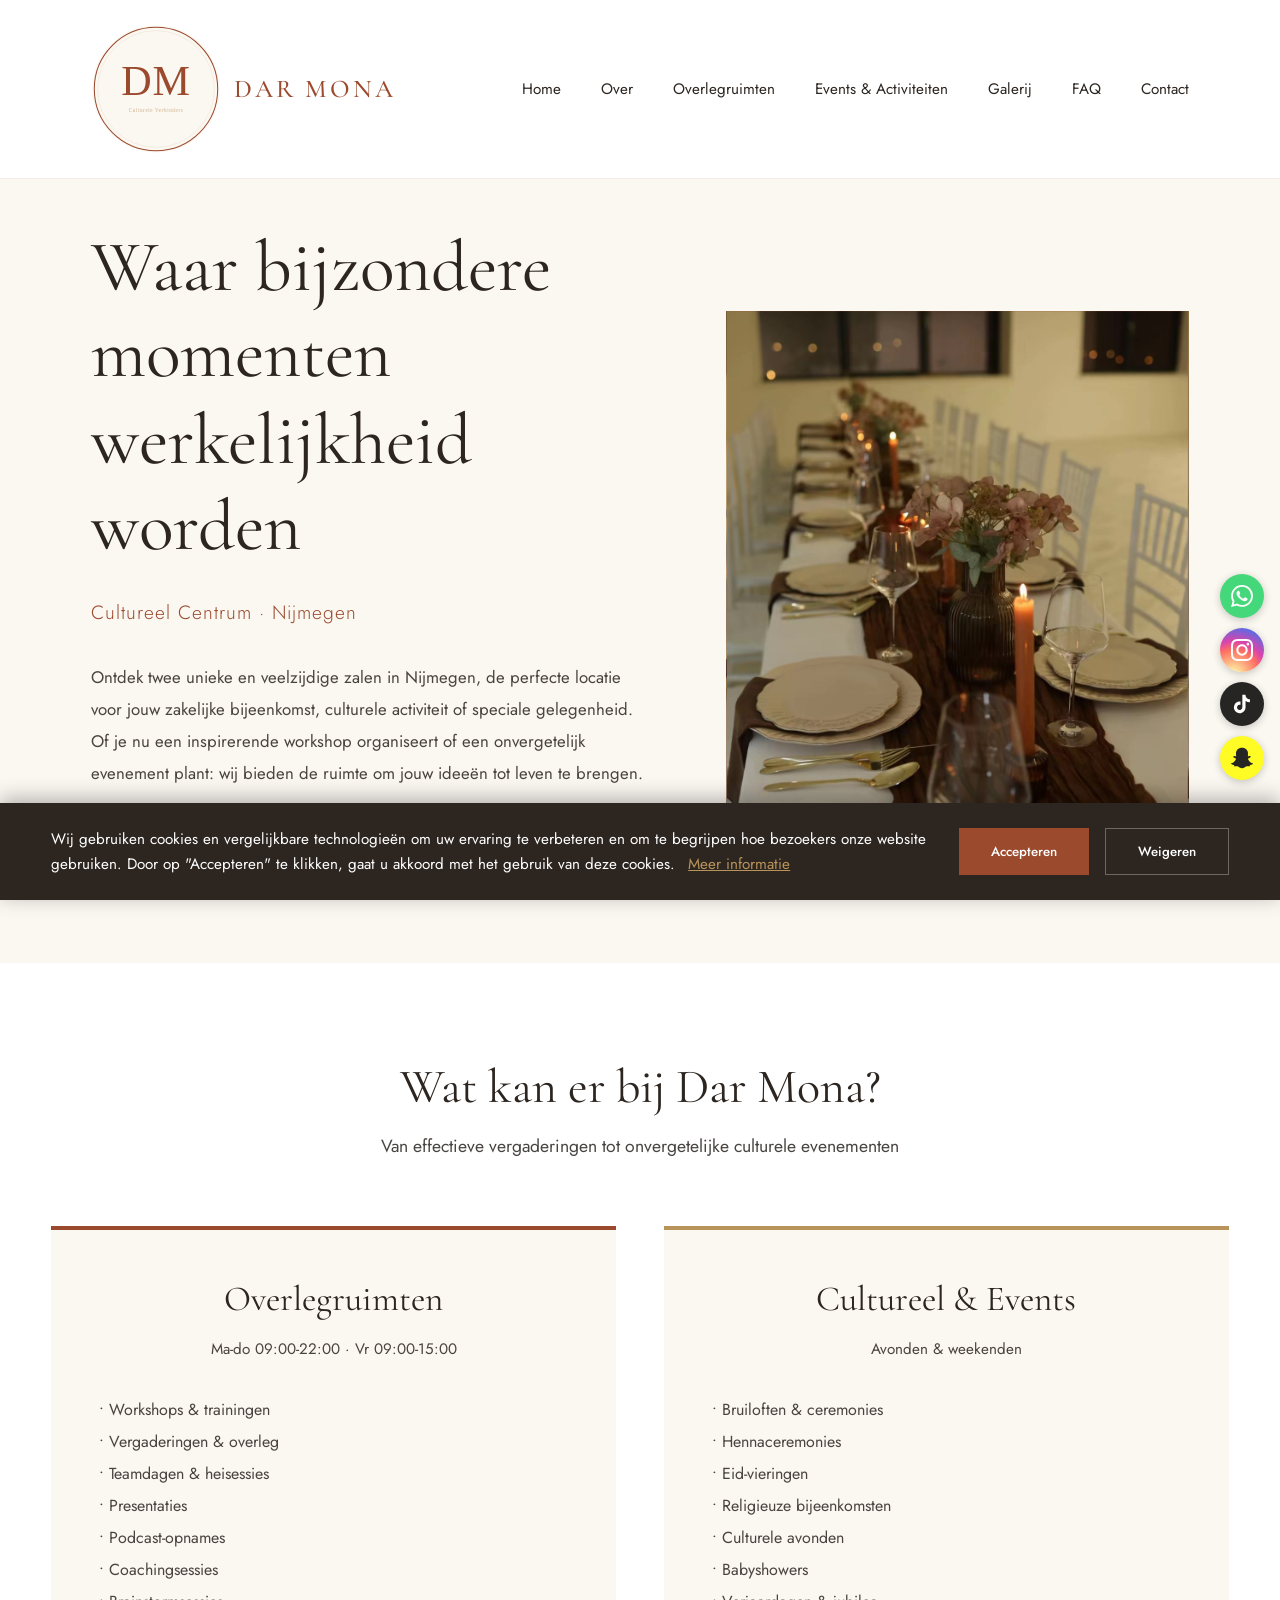
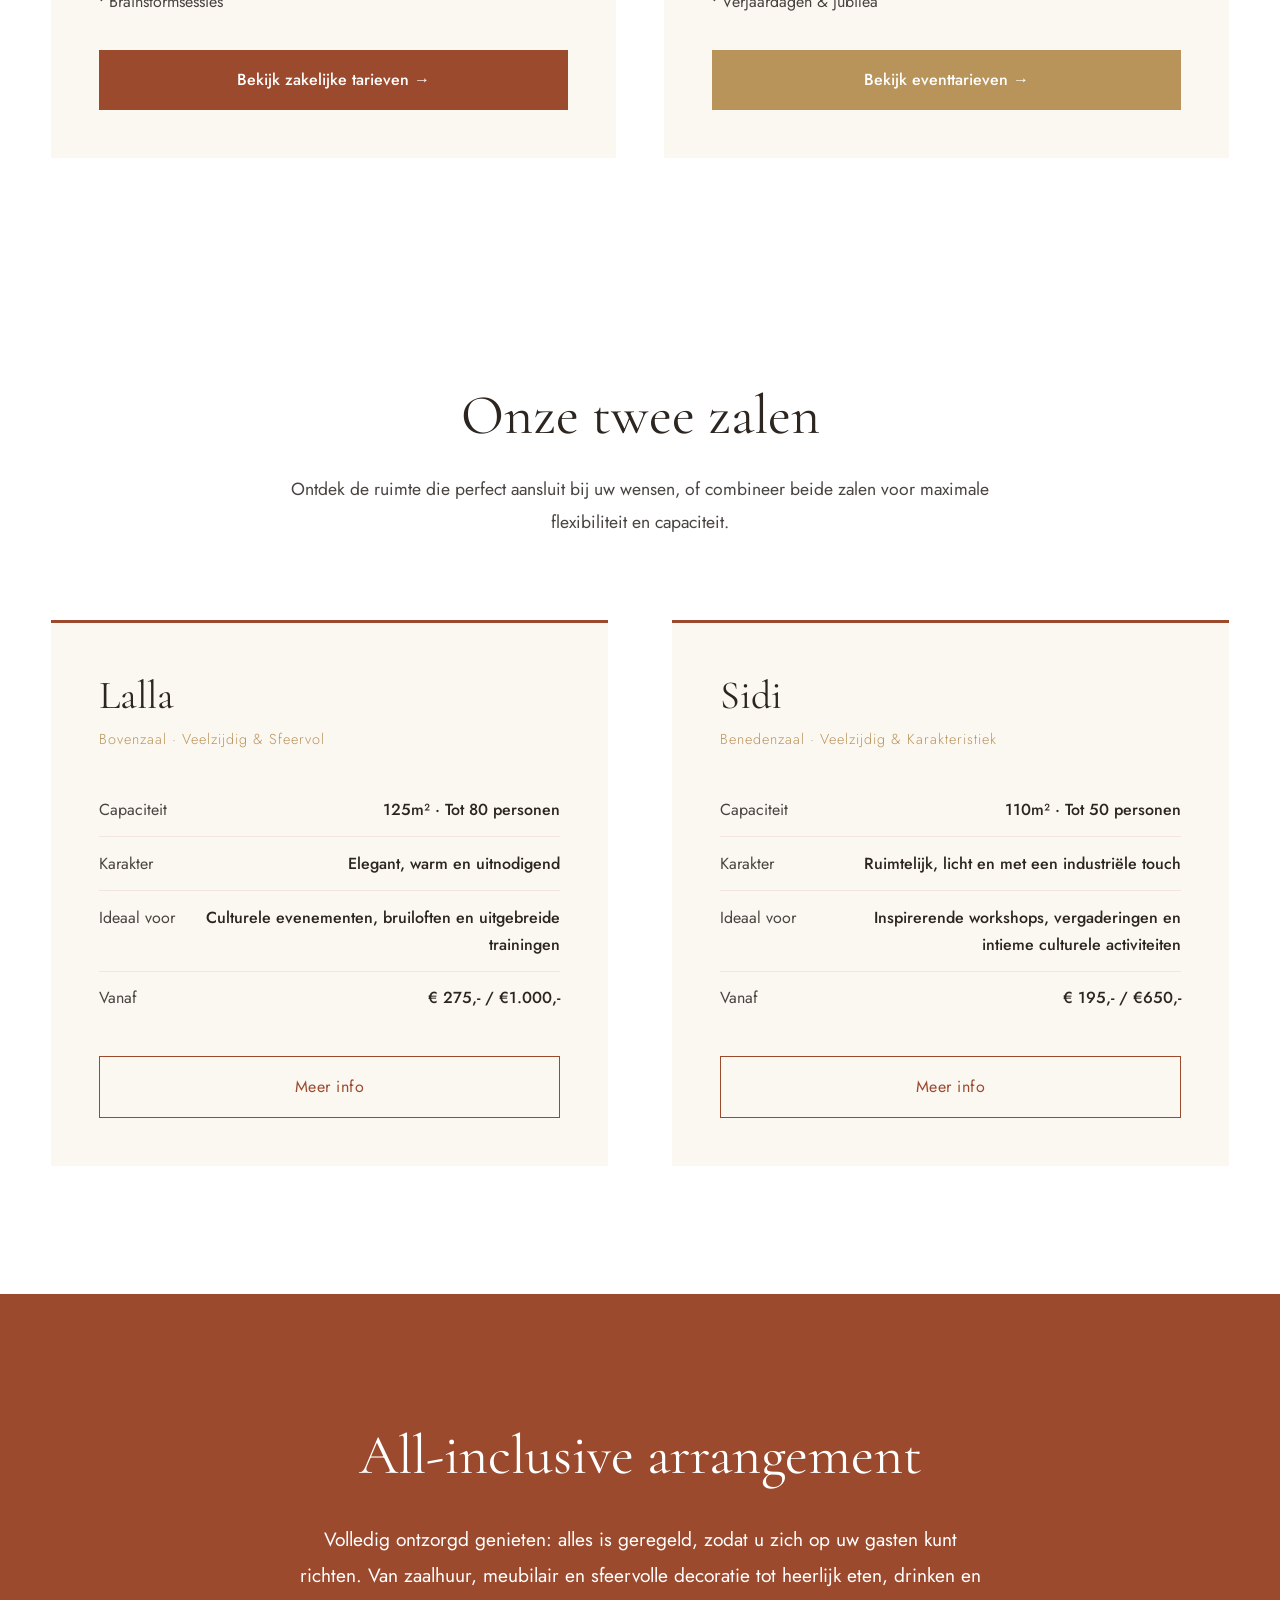
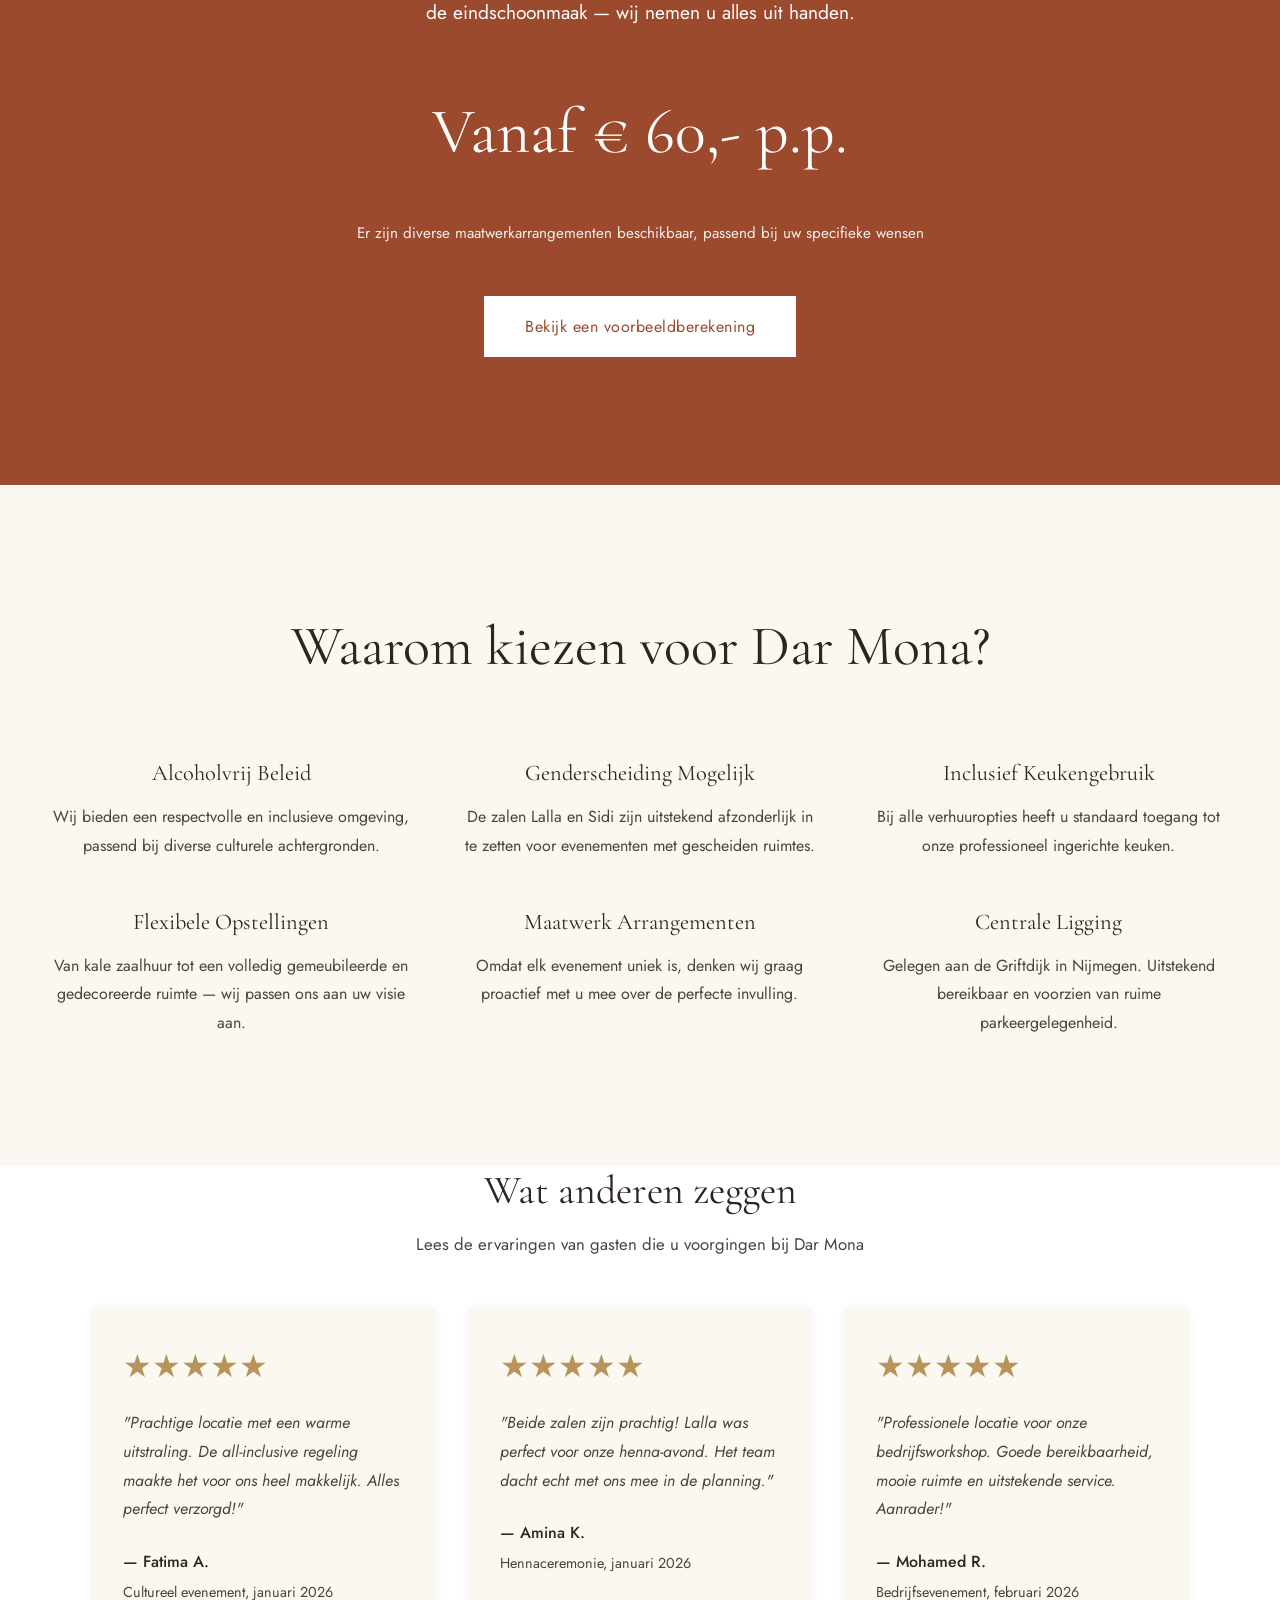
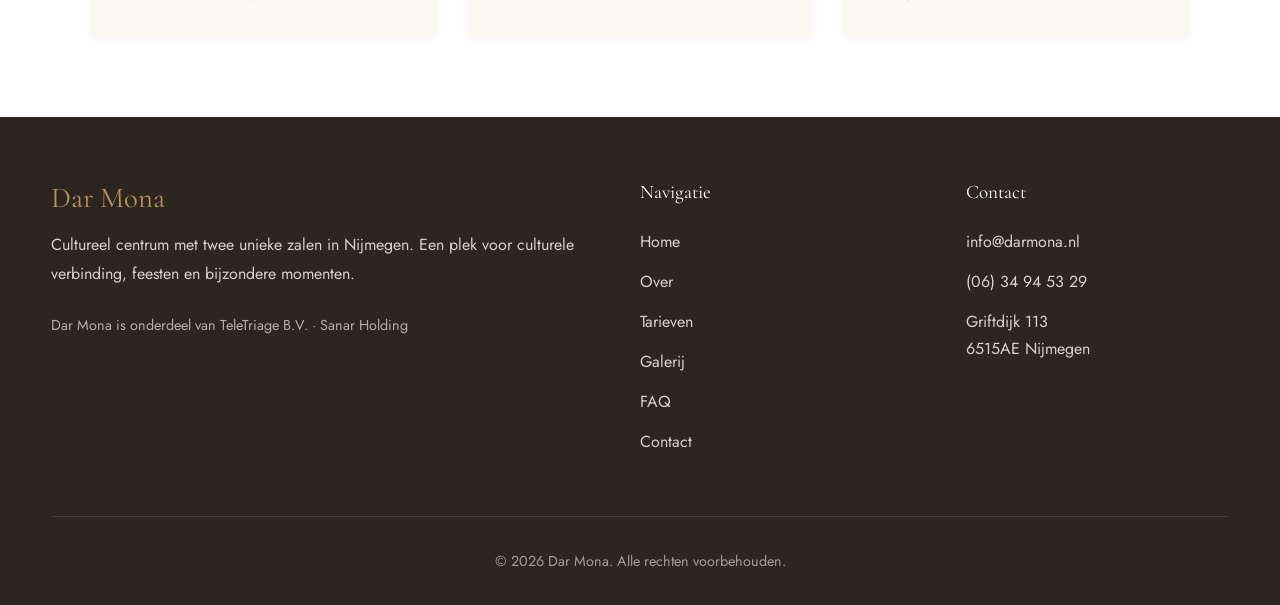
==== commit 9cf46005: "Bugfix alle HTML paginas" ====
--- a/index.html
+++ b/index.html
@@ -639,6 +639,8 @@
     </style>
     <link rel="icon" type="image/svg+xml" href="images/favicon.svg">
     <link rel="apple-touch-icon" sizes="180x180" href="images/logo.svg">
+    <link rel="stylesheet" href="css/bugfix.css">
+    <script src="js/bugfix.js" defer></script>
 </head>
 <body>
     <nav class="navbar">
@@ -870,7 +872,7 @@
                 <ul>
                     <li><a href="index.html">Home</a></li>
                     <li><a href="over.html">Over</a></li>
-                    <li><a href="tarieven.html">Tarieven</a></li>
+                    <li><a href="events.html">Tarieven</a></li>
                     <li><a href="galerij.html">Galerij</a></li>
                 <li><a href="veelgestelde-vragen.html">FAQ</a></li>
                 <li><a href="contact.html">Contact</a></li>
@@ -887,7 +889,7 @@
             </div>
         </div>
         <div class="footer-bottom">
-            <p>&copy; 2025 Dar Mona. Alle rechten voorbehouden.</p>
+            <p>&copy; 2026 Dar Mona. Alle rechten voorbehouden.</p>
         </div>
     </footer>
 
--- a/css/bugfix.css
+++ b/css/bugfix.css
@@ -0,0 +1,136 @@
+/* ============================================
+   DARMONA BUGFIX CSS - v1.1 - 2026
+   Automatisch geladen via alle HTML pagina's
+   ============================================ */
+
+/* ---- FIX 1: Mobile toggle verborgen op desktop ---- */
+@media (min-width: 969px) {
+    .mobile-toggle {
+        display: none !important;
+    }
+    .mobile-nav {
+        display: none !important;
+    }
+}
+
+/* ---- FIX 2: Social float knoppen overlappen content niet meer ---- */
+.social-float-container {
+    position: fixed;
+    right: 16px;
+    bottom: 120px;
+    display: flex;
+    flex-direction: column;
+    gap: 10px;
+    z-index: 500;
+}
+
+.social-float {
+    width: 44px;
+    height: 44px;
+    border-radius: 50%;
+    display: flex;
+    align-items: center;
+    justify-content: center;
+    box-shadow: 0 2px 8px rgba(0,0,0,0.25);
+    transition: transform 0.2s ease, opacity 0.2s ease;
+    opacity: 0.85;
+    text-decoration: none;
+}
+
+.social-float:hover {
+    transform: scale(1.1);
+    opacity: 1;
+}
+
+.social-float svg {
+    width: 22px;
+    height: 22px;
+    fill: white;
+}
+
+.whatsapp-float  { background: #25D366; }
+.instagram-float { background: radial-gradient(circle at 30% 107%, #fdf497 0%, #fdf497 5%, #fd5949 45%, #d6249f 60%, #285AEB 90%); }
+.tiktok-float    { background: #000000; }
+.snapchat-float  { background: #FFFC00; }
+.snapchat-float svg { fill: #000000; }
+
+@media (max-width: 768px) {
+    .social-float-container {
+        right: 8px;
+        bottom: 80px;
+        gap: 7px;
+    }
+    .social-float {
+        width: 38px;
+        height: 38px;
+        opacity: 0.8;
+    }
+    .social-float svg {
+        width: 18px;
+        height: 18px;
+    }
+}
+
+/* ---- FIX 3: Label-waarde alignment in zaalkaarten ---- */
+.detail-item {
+    display: flex !important;
+    justify-content: space-between !important;
+    align-items: flex-start !important;
+    gap: 1rem;
+}
+
+.detail-label {
+    flex-shrink: 0;
+    min-width: 90px;
+}
+
+.detail-value {
+    text-align: right;
+}
+
+/* ---- FIX 4: Hero knoppen overlappen sectie eronder niet meer ---- */
+.hero {
+    height: auto !important;
+    min-height: 100vh;
+    padding-bottom: 4rem !important;
+}
+
+@media (max-width: 968px) {
+    .hero {
+        min-height: auto !important;
+        padding-bottom: 3rem !important;
+    }
+
+    /* Knoppen netjes onder elkaar op mobiel */
+    .hero-text .btn-primary,
+    .hero-text .btn-secondary {
+        display: block !important;
+        width: 100% !important;
+        text-align: center !important;
+        margin-left: 0 !important;
+        margin-top: 1rem !important;
+        box-sizing: border-box;
+    }
+}
+
+/* ---- FIX 5: Contact formulier grid crasht niet op smal mobiel ---- */
+@media (max-width: 600px) {
+    /* Override de minmax(500px) die horizontaal scrollen veroorzaakt */
+    [style*="minmax(500px"] {
+        grid-template-columns: 1fr !important;
+    }
+}
+
+/* Expliciete fix voor de contact formulier grid */
+.contact-forms-grid {
+    display: grid;
+    grid-template-columns: repeat(auto-fit, minmax(300px, 1fr));
+    gap: 3rem;
+}
+
+/* ---- FIX 6: All-inclusive image grid mobiel ---- */
+@media (max-width: 768px) {
+    [style*="grid-template-columns: repeat(3, 1fr)"] {
+        grid-template-columns: 1fr !important;
+    }
+}
